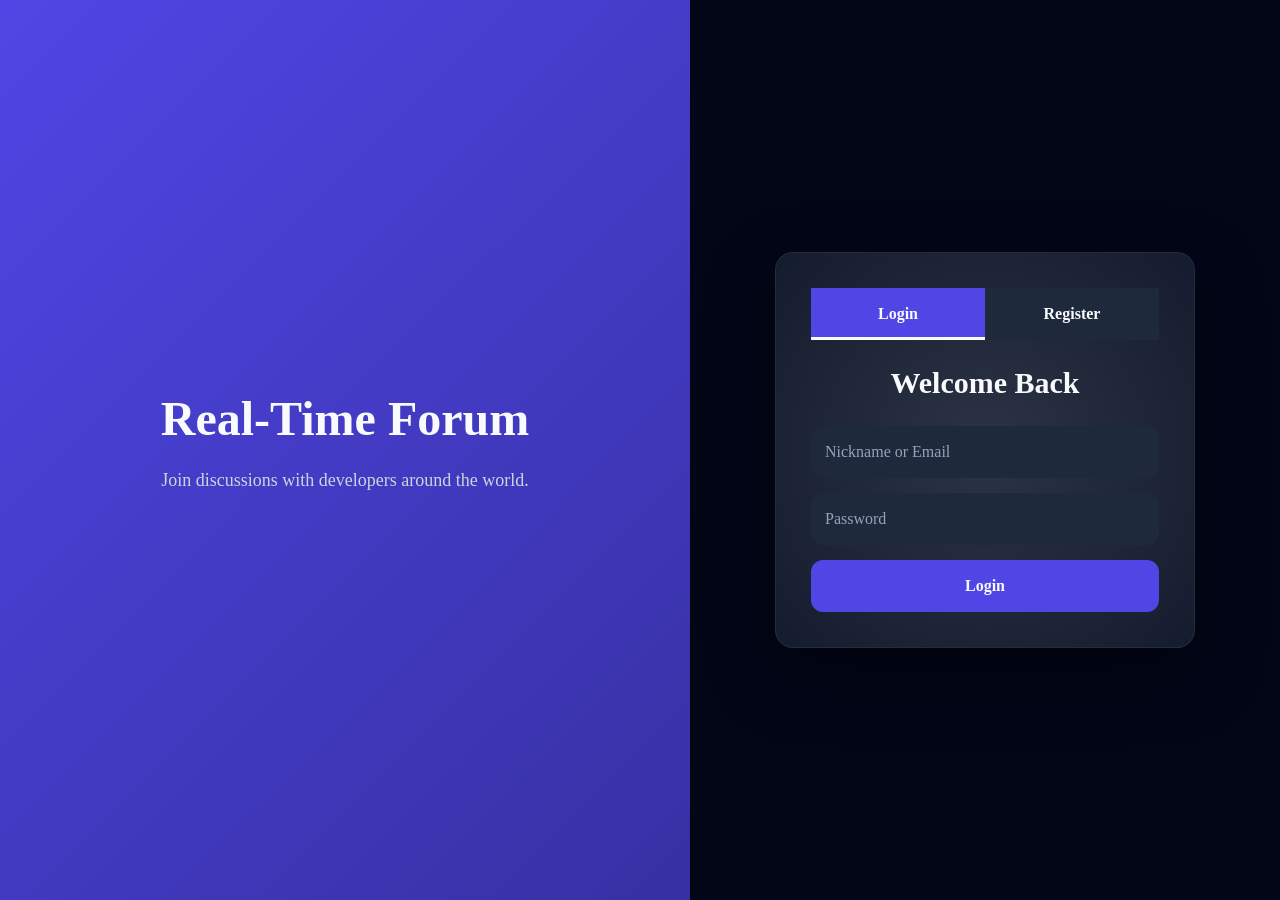
==== web/auth.html @ 98c6a35b "start in front end" ====
<!DOCTYPE html>
<html lang="en">
<head>
    <meta charset="UTF-8">
    <meta
        name="viewport"
        content="width=device-width, initial-scale=1.0"
    >

    <title>Real Time Forum</title>
    <link rel="stylesheet" href="css/main.css">
    <link rel="stylesheet" href="css/pages/auth.css">
</head>

<body>

<div id="app">

    <section class="auth">

        <div class="auth-left">

            <h1>Real-Time Forum</h1>

            <p>
                Join discussions with developers around the world.
            </p>

        </div>

        <div class="auth-right">

            <div class="card">

                <div class="tabs">

                    <button
                        id="loginTab"
                        class="active"
                    >
                        Login
                    </button>

                    <button
                        id="registerTab"
                    >
                        Register
                    </button>

                </div>

                <!-- LOGIN -->

                <form id="loginForm">

                    <h2>Welcome Back</h2>

                    <input
                        type="text"
                        placeholder="Nickname or Email"
                        id="loginIdentifier"
                    >

                    <input
                        type="password"
                        placeholder="Password"
                        id="loginPassword"
                    >

                    <button type="submit">
                        Login
                    </button>

                </form>

                <!-- REGISTER -->

                <form
                    id="registerForm"
                    class="hidden"
                >

                    <h2>Create Account</h2>

                    <input
                        type="text"
                        placeholder="Nickname"
                        id="nickname"
                    >

                    <input
                        type="text"
                        placeholder="First Name"
                        id="firstName"
                    >

                    <input
                        type="text"
                        placeholder="Last Name"
                        id="lastName"
                    >

                    <input
                        type="number"
                        placeholder="Age"
                        id="age"
                    >

                    <select id="gender">

                        <option value="">
                            Gender
                        </option>

                        <option>Male</option>

                        <option>Female</option>

                    </select>

                    <input
                        type="email"
                        placeholder="Email"
                        id="email"
                    >

                    <input
                        type="password"
                        placeholder="Password"
                        id="password"
                    >

                    <button type="submit">
                        Register
                    </button>

                </form>

            </div>

        </div>

    </section>

</div>

<script src="js/app.js"></script>

</body>
</html>
---- web/css/main.css ----
@import "./base/variables.css";
@import "./base/reset.css";
@import "./base/typography.css";
@import "./base/scrollbar.css";


@import "./components/button.css";
@import "./components/chat.css";
@import "./components/modal.css";
@import "./components/navbar.css";
@import "./components/post.css";


@import "./pages/auth.css";
@import "./pages/home.css";
@import "./pages/chat.css";
@import "./pages/post.css";
---- web/css/pages/auth.css ----
/* =====================================================
   AUTH PAGE
   Login / Register Page Styles
===================================================== */


/* =====================================================
   Page Background
===================================================== */


/* =====================================================
   Main Layout
===================================================== */

.auth {

    display:flex;

    min-height:100vh;
}



/* =====================================================
   Left Section
===================================================== */

.auth-left {

    flex:1;

    display:flex;

    flex-direction:column;

    justify-content:center;

    align-items:center;

    padding:50px;

    background:
        linear-gradient(
            135deg,
            var(--primary),
            var(--primary-dark)
        );

    animation:slideLeft .8s ease;
}



.auth-left h1 {

    font-size:48px;

    margin-bottom:20px;

    animation:float 4s ease infinite;
}



.auth-left p {

    font-size:18px;

    max-width:400px;

    text-align:center;

    color:var(--text-light);

}



/* =====================================================
   Right Section
===================================================== */

.auth-right {

    flex:1;

    display:flex;

    justify-content:center;

    align-items:center;

    background:var(--bg);

    animation:slideRight .8s ease;
}



/* =====================================================
   Auth Card
===================================================== */


.card {

    width:420px;

    padding:35px;

    position:relative;
    z-index:1;
    overflow:hidden;

    isolation:isolate;

    background:var(--surface);

    border-radius:var(--radius-lg);

    border:1px solid var(--border);

    box-shadow:var(--shadow-lg);

    backdrop-filter:blur(15px);

    animation:fadeUp .7s ease;

    transition:var(--transition);
}



/* Card hover */

.card:hover {

    transform:

        translateY(-6px)

        scale(1.01);

}



/* Card Glow */

.card::before {

    content:"";

    position:absolute;

    inset:-50%;

    z-index:-1;

    background:

        radial-gradient(

            circle,

            rgba(255,255,255,.12),

            transparent 60%

        );


    animation:rotate 10s linear infinite;

}



/* =====================================================
   Tabs
===================================================== */

.tabs {

    display:flex;

    margin-bottom:25px;

}



.tabs button {

    flex:1;

    padding:14px;

    position:relative;

    overflow:hidden;

    background:var(--surface-light);

    color:var(--text);

    transition:var(--transition);

}



/* Active tab */

.tabs button.active {

    background:var(--primary);

}



/* Tab underline animation */

.tabs button::after {

    content:"";

    position:absolute;

    bottom:0;

    left:50%;

    width:0;

    height:3px;

    background:var(--text);

    transition:var(--transition);

}



.tabs button.active::after {

    left:0;

    width:100%;

}



/* =====================================================
   Forms
===================================================== */

form {

    display:flex;

    flex-direction:column;

    gap:15px;

    animation:fade .4s ease;

}



form h2 {

    text-align:center;

    margin-bottom:10px;

}



/* Inputs */

input,
select {

    padding:13px;

    border:none;

    border-radius:var(--radius-md);

    background:var(--surface-light);

    color:var(--text);

    border:1px solid transparent;

    transition:var(--transition);

}



input::placeholder {

    color:var(--text-muted);

}



/* Input Focus */

input:focus,
select:focus {

    outline:none;

    transform:scale(1.02);

    border-color:var(--primary-light);

    box-shadow:

        0 0 0 3px rgba(3,83,164,.35);

}



/* =====================================================
   Buttons
===================================================== */

button {

    cursor:pointer;

    position:relative;

    overflow:hidden;

    transition:var(--transition);

}



/* Submit Button */

button[type="submit"] {

    padding:14px;

    background:var(--primary);

    color:var(--text);

    border-radius:var(--radius-md);

    font-size:16px;

}



button[type="submit"]:hover {

    filter:brightness(1.15);

    transform:translateY(-2px);

    box-shadow:var(--shadow-md);

}



button:active {

    transform:scale(.96);

}



/* Ripple effect */

button::before {

    content:"";

    position:absolute;

    width:20px;

    height:20px;

    left:50%;

    top:50%;

    background:white;

    border-radius:50%;

    opacity:.15;

    transform:

        translate(-50%,-50%)

        scale(0);

    transition:.6s;

}



button:hover::before {

    transform:

        translate(-50%,-50%)

        scale(20);

}



/* =====================================================
   Utilities
===================================================== */

.hidden {

    display:none;
}



/* =====================================================
   Animations
===================================================== */


/* Card */

@keyframes fadeUp {

    from {

        opacity:0;

        transform:

            translateY(40px)

            scale(.95);

    }


    to {

        opacity:1;

        transform:none;

    }

}



/* Form */

@keyframes fade {

    from {

        opacity:0;

        transform:translateX(20px);

    }


    to {

        opacity:1;

        transform:none;

    }

}



/* Left animation */

@keyframes slideLeft {

    from {

        opacity:0;

        transform:translateX(-60px);

    }


    to {

        opacity:1;

        transform:none;

    }

}



/* Right animation */

@keyframes slideRight {

    from {

        opacity:0;

        transform:translateX(60px);

    }


    to {

        opacity:1;

        transform:none;

    }

}



/* Floating title */

@keyframes float {

    0%,
    100% {

        transform:translateY(0);

    }


    50% {

        transform:translateY(-8px);

    }

}



/* Rotate glow */

@keyframes rotate {

    from {

        transform:rotate(0deg);

    }


    to {

        transform:rotate(360deg);

    }

}



/* =====================================================
   Responsive
===================================================== */

@media(max-width:900px) {


    .auth {

        flex-direction:column;

    }


    .auth-left {

        min-height:220px;

    }


    .card {

        width:95%;

    }

}



/* =====================================================
   Accessibility
===================================================== */

@media(prefers-reduced-motion:reduce) {


    *,
    *::before,
    *::after {

        animation:none !important;

        transition:none !important;

    }

}
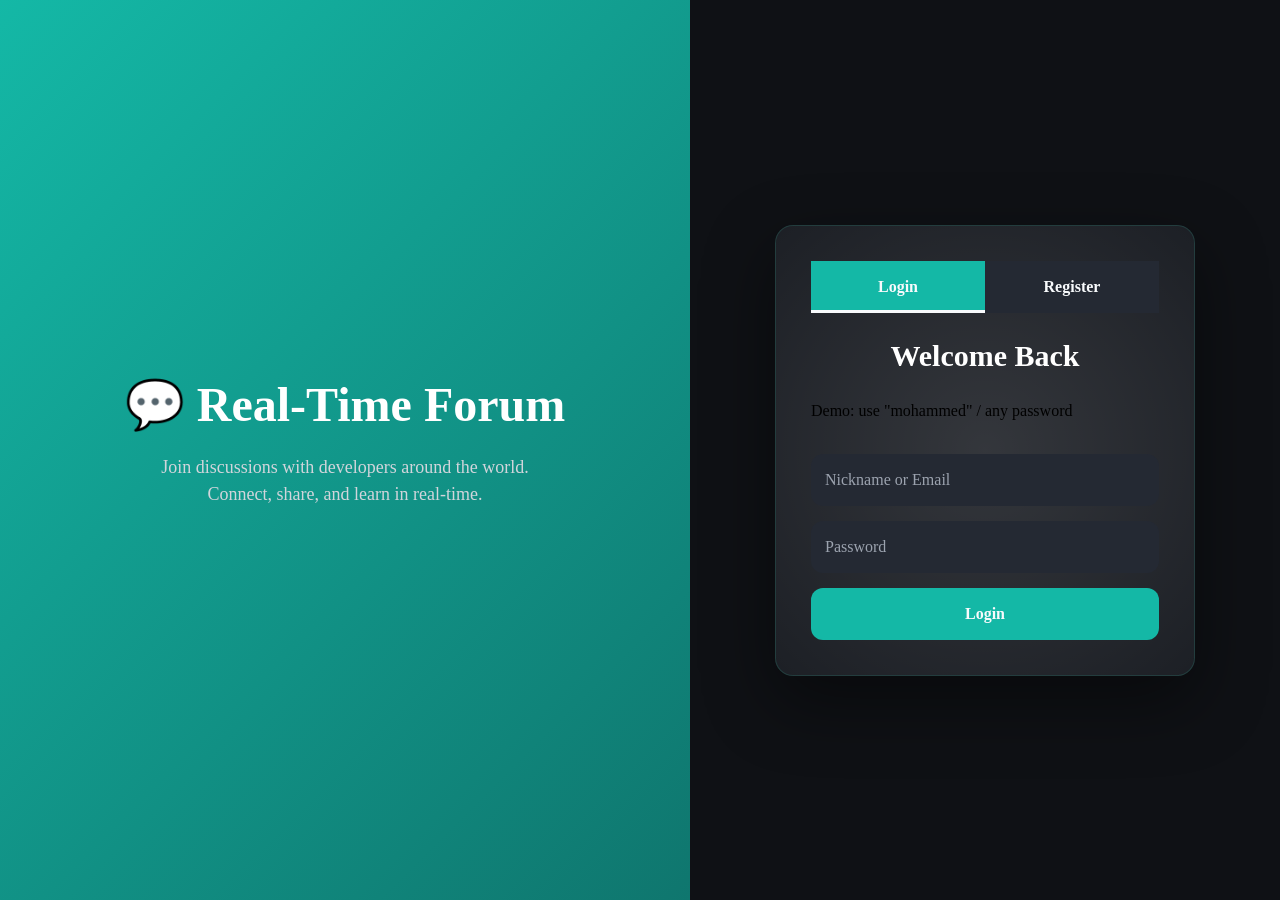
==== commit 0c1781b7: "finish style html and css" ====
--- a/web/auth.html
+++ b/web/auth.html
@@ -1,14 +1,9 @@
-
 <!DOCTYPE html>
 <html lang="en">
 <head>
     <meta charset="UTF-8">
-    <meta
-        name="viewport"
-        content="width=device-width, initial-scale=1.0"
-    >
-
-    <title>Real Time Forum</title>
+    <meta name="viewport" content="width=device-width, initial-scale=1.0">
+    <title>RealTime Forum - Login</title>
     <link rel="stylesheet" href="css/main.css">
     <link rel="stylesheet" href="css/pages/auth.css">
 </head>
@@ -20,13 +15,8 @@
     <section class="auth">
 
         <div class="auth-left">
-
-            <h1>Real-Time Forum</h1>
-
-            <p>
-                Join discussions with developers around the world.
-            </p>
-
+            <h1>💬 Real-Time Forum</h1>
+            <p>Join discussions with developers around the world. Connect, share, and learn in real-time.</p>
         </div>
 
         <div class="auth-right">
@@ -34,107 +24,34 @@
             <div class="card">
 
                 <div class="tabs">
-
-                    <button
-                        id="loginTab"
-                        class="active"
-                    >
-                        Login
-                    </button>
-
-                    <button
-                        id="registerTab"
-                    >
-                        Register
-                    </button>
-
+                    <button id="loginTab" class="tab-btn active">Login</button>
+                    <button id="registerTab" class="tab-btn">Register</button>
                 </div>
 
-                <!-- LOGIN -->
-
-                <form id="loginForm">
-
+                <!-- LOGIN FORM -->
+                <form id="loginForm" class="auth-form">
                     <h2>Welcome Back</h2>
-
-                    <input
-                        type="text"
-                        placeholder="Nickname or Email"
-                        id="loginIdentifier"
-                    >
-
-                    <input
-                        type="password"
-                        placeholder="Password"
-                        id="loginPassword"
-                    >
-
-                    <button type="submit">
-                        Login
-                    </button>
-
+                    <p class="auth-hint">Demo: use "mohammed" / any password</p>
+                    <input type="text" class="auth-input" placeholder="Nickname or Email" id="loginIdentifier" required>
+                    <input type="password" class="auth-input" placeholder="Password" id="loginPassword" required>
+                    <button type="submit" class="auth-submit">Login</button>
                 </form>
 
-                <!-- REGISTER -->
-
-                <form
-                    id="registerForm"
-                    class="hidden"
-                >
-
+                <!-- REGISTER FORM -->
+                <form id="registerForm" class="auth-form hidden">
                     <h2>Create Account</h2>
-
-                    <input
-                        type="text"
-                        placeholder="Nickname"
-                        id="nickname"
-                    >
-
-                    <input
-                        type="text"
-                        placeholder="First Name"
-                        id="firstName"
-                    >
-
-                    <input
-                        type="text"
-                        placeholder="Last Name"
-                        id="lastName"
-                    >
-
-                    <input
-                        type="number"
-                        placeholder="Age"
-                        id="age"
-                    >
-
-                    <select id="gender">
-
-                        <option value="">
-                            Gender
-                        </option>
-
+                    <input type="text" class="auth-input" placeholder="Nickname" id="nickname" required>
+                    <input type="text" class="auth-input" placeholder="First Name" id="firstName" required>
+                    <input type="text" class="auth-input" placeholder="Last Name" id="lastName" required>
+                    <input type="number" class="auth-input" placeholder="Age" id="age">
+                    <select class="auth-input" id="gender">
+                        <option value="">Gender</option>
                         <option>Male</option>
-
                         <option>Female</option>
-
                     </select>
-
-                    <input
-                        type="email"
-                        placeholder="Email"
-                        id="email"
-                    >
-
-                    <input
-                        type="password"
-                        placeholder="Password"
-                        id="password"
-                    >
-
-                    <button type="submit">
-                        Register
-                    </button>
-
+                    <input type="email" class="auth-input" placeholder="Email" id="email" required>
+                    <input type="password" class="auth-input" placeholder="Password (min 6 chars)" id="password" required>
+                    <button type="submit" class="auth-submit">Register</button>
                 </form>
 
             </div>
@@ -148,4 +65,4 @@
 <script src="js/app.js"></script>
 
 </body>
-</html>+</html>
--- a/web/css/main.css
+++ b/web/css/main.css
@@ -1,4 +1,4 @@
-@import "./base/variables.css";
+@import "./base/variablesc.css";
 @import "./base/reset.css";
 @import "./base/typography.css";
 @import "./base/scrollbar.css";
@@ -14,4 +14,5 @@
 @import "./pages/auth.css";
 @import "./pages/home.css";
 @import "./pages/chat.css";
-@import "./pages/post.css";+@import "./pages/post.css";
+@import "./pages/post-details.css";
